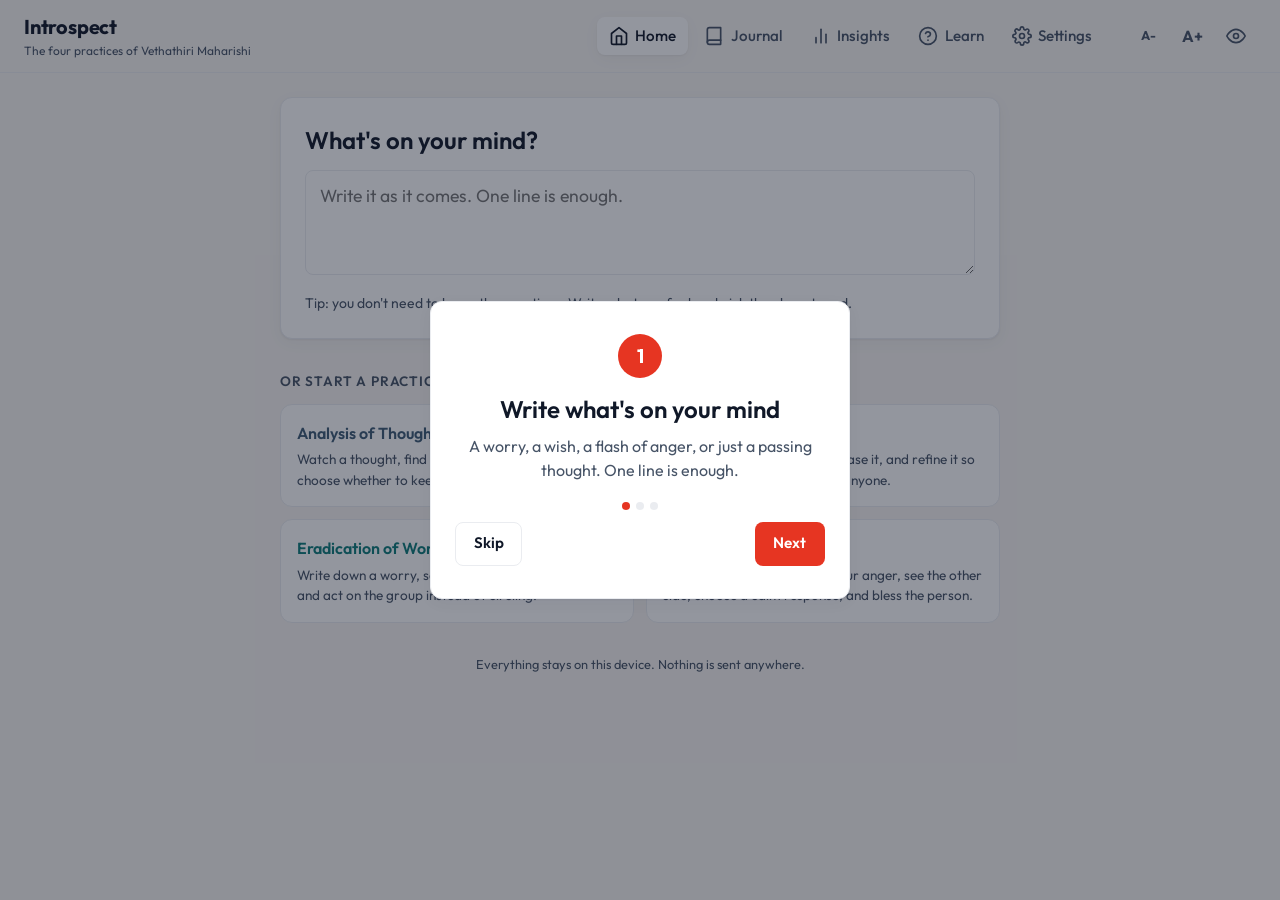
==== v2/index.html @ 141e5c1d "feat: add v2 with all four introspection practices Adds a v2 app under /v2 based on Vethathiri Mahar" ====
<!DOCTYPE html>
<html lang="en">

<head>
    <meta charset="UTF-8">
    <meta name="viewport" content="width=device-width, initial-scale=1.0, viewport-fit=cover">
    <meta name="theme-color" content="#F7F5F2">
    <title>Introspect - Four practices of Vethathiri Maharishi</title>
    <link rel="preconnect" href="https://fonts.googleapis.com">
    <link rel="preconnect" href="https://fonts.gstatic.com" crossorigin>
    <link href="https://fonts.googleapis.com/css2?family=Outfit:wght@300;400;500;600;700&display=swap" rel="stylesheet">
    <link rel="stylesheet" href="style.css">
</head>

<body>
    <header class="app-header">
        <a href="#/" class="brand">
            <span class="brand-title" data-i18n="app_title">Introspect</span>
            <span class="brand-sub" data-i18n="app_subtitle">The four practices of Vethathiri Maharishi</span>
        </a>
        <nav class="nav" aria-label="Main">
            <a href="#/" data-route="home">
                <svg width="20" height="20" viewBox="0 0 24 24" fill="none" stroke="currentColor" stroke-width="2" stroke-linecap="round" stroke-linejoin="round"><path d="M3 9l9-7 9 7v11a2 2 0 0 1-2 2H5a2 2 0 0 1-2-2z"></path><polyline points="9 22 9 12 15 12 15 22"></polyline></svg>
                <span data-i18n="nav_home">Home</span>
            </a>
            <a href="#/journal" data-route="journal">
                <svg width="20" height="20" viewBox="0 0 24 24" fill="none" stroke="currentColor" stroke-width="2" stroke-linecap="round" stroke-linejoin="round"><path d="M4 19.5A2.5 2.5 0 0 1 6.5 17H20"></path><path d="M6.5 2H20v20H6.5A2.5 2.5 0 0 1 4 19.5v-15A2.5 2.5 0 0 1 6.5 2z"></path></svg>
                <span data-i18n="nav_journal">Journal</span>
            </a>
            <a href="#/insights" data-route="insights">
                <svg width="20" height="20" viewBox="0 0 24 24" fill="none" stroke="currentColor" stroke-width="2" stroke-linecap="round" stroke-linejoin="round"><line x1="18" y1="20" x2="18" y2="10"></line><line x1="12" y1="20" x2="12" y2="4"></line><line x1="6" y1="20" x2="6" y2="14"></line></svg>
                <span data-i18n="nav_insights">Insights</span>
            </a>
            <a href="#/learn" data-route="learn">
                <svg width="20" height="20" viewBox="0 0 24 24" fill="none" stroke="currentColor" stroke-width="2" stroke-linecap="round" stroke-linejoin="round"><circle cx="12" cy="12" r="10"></circle><path d="M9.09 9a3 3 0 0 1 5.83 1c0 2-3 3-3 3"></path><line x1="12" y1="17" x2="12.01" y2="17"></line></svg>
                <span data-i18n="nav_learn">Learn</span>
            </a>
            <a href="#/settings" data-route="settings">
                <svg width="20" height="20" viewBox="0 0 24 24" fill="none" stroke="currentColor" stroke-width="2" stroke-linecap="round" stroke-linejoin="round"><circle cx="12" cy="12" r="3"></circle><path d="M19.4 15a1.65 1.65 0 0 0 .33 1.82l.06.06a2 2 0 1 1-2.83 2.83l-.06-.06a1.65 1.65 0 0 0-1.82-.33 1.65 1.65 0 0 0-1 1.51V21a2 2 0 1 1-4 0v-.09A1.65 1.65 0 0 0 9 19.4a1.65 1.65 0 0 0-1.82.33l-.06.06a2 2 0 1 1-2.83-2.83l.06-.06a1.65 1.65 0 0 0 .33-1.82 1.65 1.65 0 0 0-1.51-1H3a2 2 0 1 1 0-4h.09A1.65 1.65 0 0 0 4.6 9a1.65 1.65 0 0 0-.33-1.82l-.06-.06a2 2 0 1 1 2.83-2.83l.06.06a1.65 1.65 0 0 0 1.82.33H9a1.65 1.65 0 0 0 1-1.51V3a2 2 0 1 1 4 0v.09a1.65 1.65 0 0 0 1 1.51 1.65 1.65 0 0 0 1.82-.33l.06-.06a2 2 0 1 1 2.83 2.83l-.06.06a1.65 1.65 0 0 0-.33 1.82V9a1.65 1.65 0 0 0 1.51 1H21a2 2 0 1 1 0 4h-.09a1.65 1.65 0 0 0-1.51 1z"></path></svg>
                <span data-i18n="nav_settings">Settings</span>
            </a>
        </nav>
        <div class="header-tools">
            <button id="fontDecrease" class="btn-icon" data-i18n-title="btn_font_decrease"><span class="font-a small">A-</span></button>
            <button id="fontIncrease" class="btn-icon" data-i18n-title="btn_font_increase"><span class="font-a">A+</span></button>
            <button id="privacyToggle" class="btn-icon" data-i18n-title="btn_privacy"></button>
        </div>
    </header>

    <main id="view" class="app-main" tabindex="-1"></main>

    <div id="toast" class="toast" role="status" aria-live="polite"></div>

    <script src="locales/en.js"></script>
    <script src="js/store.js"></script>
    <script src="js/flows.js"></script>
    <script src="js/wizard.js"></script>
    <script src="js/views.js"></script>
    <script src="js/app.js"></script>
</body>

</html>
---- v2/style.css ----
:root {
    /* Base tokens carried over from v1, warmed slightly for a calmer feel */
    --bg-color: #F7F5F2;
    --text-main: #101828;
    --text-muted: #475467;
    --text-on-primary: #FFFFFF;

    --primary-color: #E63522;
    --primary-hover: #C52B1B;

    --surface-color: #FFFFFF;
    --surface-border: #EAECF0;
    --surface-hover: #F9FAFB;

    --success-bg: #ECFDF3;
    --success-text: #027A48;
    --danger-bg: #FEF3F2;
    --danger-text: #B42318;

    /* One accent per practice */
    --c-thought: #3E5C76;
    --c-desire: #B54708;
    --c-worry: #0E7C7B;
    --c-anger: #C4320A;

    --font-family: 'Outfit', -apple-system, BlinkMacSystemFont, "Segoe UI", Roboto, Helvetica, Arial, sans-serif;
    --radius-sm: 4px;
    --radius-md: 8px;
    --radius-lg: 12px;
    --shadow: 0 1px 2px rgba(16, 24, 40, 0.05), 0 4px 16px rgba(16, 24, 40, 0.04);
    --nav-h: 64px;
}

* {
    margin: 0;
    padding: 0;
    box-sizing: border-box;
    -webkit-font-smoothing: antialiased;
    -moz-osx-font-smoothing: grayscale;
}

html {
    -webkit-text-size-adjust: 100%;
    text-size-adjust: 100%;
}

body {
    font-family: var(--font-family);
    background: var(--bg-color);
    color: var(--text-main);
    line-height: 1.5;
    min-height: 100vh;
    min-height: 100dvh;
    -webkit-tap-highlight-color: transparent;
}

a { color: inherit; }
button, input, select, textarea { font: inherit; color: inherit; }
button, a, label, summary { touch-action: manipulation; }
[hidden] { display: none !important; }

:focus-visible {
    outline: 2px solid var(--accent, var(--primary-color));
    outline-offset: 2px;
}

h2 { font-size: 1.5rem; font-weight: 600; line-height: 1.3; }
h3 { font-size: 1rem; font-weight: 600; margin: 1.5rem 0 0.75rem; }
h2:focus { outline: none; }

/* ---------- Header & nav ---------- */
.app-header {
    position: sticky;
    top: 0;
    z-index: 20;
    display: flex;
    align-items: center;
    gap: 1.5rem;
    padding: 0.75rem 1.5rem;
    padding-top: calc(0.75rem + env(safe-area-inset-top));
    padding-left: calc(1.5rem + env(safe-area-inset-left));
    padding-right: calc(1.5rem + env(safe-area-inset-right));
    background: var(--bg-color);
    border-bottom: 1px solid var(--surface-border);
}

.brand { display: flex; flex-direction: column; text-decoration: none; min-width: 0; }
.brand-title { font-weight: 700; font-size: 1.25rem; letter-spacing: -0.01em; }
.brand-sub { font-size: 0.75rem; color: var(--text-muted); white-space: nowrap; overflow: hidden; text-overflow: ellipsis; }

.nav { display: flex; gap: 0.25rem; margin-left: auto; }
.nav a {
    display: flex;
    align-items: center;
    gap: 0.4rem;
    padding: 0.5rem 0.75rem;
    border-radius: var(--radius-md);
    text-decoration: none;
    color: var(--text-muted);
    font-weight: 500;
    font-size: 0.95rem;
}
.nav a.active { background: var(--surface-color); color: var(--text-main); box-shadow: var(--shadow); }

.header-tools { display: flex; gap: 0.25rem; }
.btn-icon {
    width: 40px;
    height: 40px;
    display: flex;
    align-items: center;
    justify-content: center;
    border: 1px solid transparent;
    border-radius: var(--radius-md);
    background: transparent;
    color: var(--text-muted);
    cursor: pointer;
}
.btn-icon.active { color: var(--primary-color); background: var(--danger-bg); }
.font-a { font-weight: 700; font-size: 1rem; }
.font-a.small { font-size: 0.8rem; }

/* ---------- Layout ---------- */
.app-main {
    max-width: 760px;
    margin: 0 auto;
    padding: 1.5rem 1.25rem 4rem;
    padding-left: calc(1.25rem + env(safe-area-inset-left));
    padding-right: calc(1.25rem + env(safe-area-inset-right));
    outline: none;
}

.card {
    background: var(--surface-color);
    border: 1px solid var(--surface-border);
    border-radius: var(--radius-lg);
    padding: 1.5rem;
    box-shadow: var(--shadow);
}

.card + .card { margin-top: 1rem; }

.row { display: flex; flex-wrap: wrap; gap: 0.5rem; align-items: center; margin: 0.75rem 0; }
.spacer { flex: 1; }
.hint { font-size: 0.875rem; color: var(--text-muted); margin-top: 0.75rem; }
.empty { color: var(--text-muted); text-align: center; padding: 2rem 1rem; }
.local-only { text-align: center; font-size: 0.8rem; color: var(--text-muted); margin-top: 2rem; }

/* ---------- Buttons ---------- */
.btn {
    display: inline-flex;
    align-items: center;
    justify-content: center;
    min-height: 44px;
    padding: 0.6rem 1.1rem;
    border-radius: var(--radius-md);
    border: 1px solid transparent;
    font-weight: 600;
    font-size: 0.95rem;
    text-decoration: none;
    cursor: pointer;
    transition: background 0.15s, border-color 0.15s, transform 0.1s;
}
.btn:active { transform: scale(0.98); }
.btn:disabled { opacity: 0.4; cursor: not-allowed; }
.btn-primary { background: var(--accent, var(--primary-color)); color: var(--text-on-primary); }
.btn-ghost { background: var(--surface-color); border-color: var(--surface-border); color: var(--text-main); }
.btn-danger { background: var(--danger-text); color: #fff; }
.btn-danger-ghost { background: transparent; color: var(--danger-text); }

.link-btn {
    background: none;
    border: none;
    color: var(--text-muted);
    font-size: 0.9rem;
    font-weight: 500;
    cursor: pointer;
    text-decoration: none;
    padding: 0.5rem 0;
}

.check-row { display: inline-flex; align-items: center; gap: 0.5rem; min-height: 44px; font-size: 0.9rem; color: var(--text-muted); cursor: pointer; }
.check-row input { width: 18px; height: 18px; accent-color: var(--accent, var(--primary-color)); }

textarea, input[type="text"], input[type="search"], input[type="date"], select {
    width: 100%;
    min-height: 44px;
    padding: 0.75rem 0.9rem;
    border: 1px solid var(--surface-border);
    border-radius: var(--radius-md);
    background: var(--surface-color);
    /* 16px minimum stops iOS Safari zooming in on focus, even with A- applied */
    font-size: max(16px, 1rem);
    resize: vertical;
}
input[type="date"] { display: block; -webkit-appearance: none; appearance: none; }
textarea:focus, input:focus, select:focus {
    outline: none;
    border-color: var(--accent, var(--text-main));
}

/* ---------- Home: capture + triage ---------- */
.capture-label { display: block; font-size: 1.5rem; font-weight: 600; margin-bottom: 0.75rem; }
.capture textarea { font-size: max(16px, 1.1rem); min-height: 96px; }

.triage { margin-top: 1.25rem; animation: rise 0.25s ease-out; }
.triage-q { font-weight: 600; margin-bottom: 0.75rem; }
.triage-grid { display: grid; grid-template-columns: repeat(2, 1fr); gap: 0.75rem; margin-bottom: 1rem; }

.triage-card {
    position: relative;
    display: flex;
    flex-direction: column;
    align-items: flex-start;
    gap: 0.15rem;
    text-align: left;
    padding: 1rem 1rem 0.9rem;
    border: 1px solid var(--surface-border);
    border-radius: var(--radius-lg);
    background: var(--surface-color);
    cursor: pointer;
    transition: border-color 0.15s, box-shadow 0.15s, transform 0.1s;
}
.triage-card:active { transform: scale(0.98); }
.triage-card .opt-key { position: absolute; top: 0.6rem; right: 0.6rem; }
.triage-label { font-weight: 600; font-size: 1.05rem; color: var(--accent); }
.triage-desc { font-size: 0.875rem; }
.triage-sub { font-size: 0.75rem; color: var(--text-muted); }
.triage-hint { display: none; margin-top: 0.4rem; }
.triage-card.hinted { border-color: var(--accent); background: var(--surface-hover); }
.triage-card.hinted .triage-hint { display: inline-block; }

.strip { margin-top: 2rem; }
.strip h3 { margin: 0 0 0.75rem; font-size: 0.85rem; text-transform: uppercase; letter-spacing: 0.06em; color: var(--text-muted); }
.strip-head { display: flex; justify-content: space-between; align-items: baseline; }

.tiles { display: grid; grid-template-columns: repeat(2, 1fr); gap: 0.75rem; }
.tile {
    display: flex;
    flex-direction: column;
    gap: 0.3rem;
    text-align: left;
    padding: 1rem;
    border: 1px solid var(--surface-border);
    border-radius: var(--radius-lg);
    background: var(--surface-color);
    cursor: pointer;
}
.tile-title { font-weight: 600; color: var(--accent); }
.tile-desc { font-size: 0.85rem; color: var(--text-muted); }

/* ---------- Entry cards ---------- */
.entry-list { display: flex; flex-direction: column; gap: 0.5rem; }
.entry-card {
    display: flex;
    gap: 0.75rem;
    padding: 0.85rem 1rem;
    background: var(--surface-color);
    border: 1px solid var(--surface-border);
    border-radius: var(--radius-lg);
    text-decoration: none;
    transition: box-shadow 0.15s, border-color 0.15s;
}
.entry-main { display: flex; flex-direction: column; gap: 0.35rem; min-width: 0; flex: 1; }
.entry-text { display: -webkit-box; -webkit-line-clamp: 2; -webkit-box-orient: vertical; overflow: hidden; word-break: break-word; }
.entry-meta { display: flex; flex-wrap: wrap; gap: 0.4rem 0.6rem; align-items: center; font-size: 0.8rem; color: var(--text-muted); }
.entry-decision { color: var(--text-main); font-weight: 500; }
.entry-date { margin-left: auto; }

.type-tag {
    display: inline-block;
    font-size: 0.75rem;
    font-weight: 600;
    color: var(--accent);
    background: var(--surface-hover);
    border: 1px solid var(--surface-border);
    padding: 0.1rem 0.5rem;
    border-radius: 999px;
}

.badge {
    display: inline-block;
    font-size: 0.72rem;
    font-weight: 600;
    padding: 0.1rem 0.5rem;
    border-radius: 999px;
    background: var(--surface-hover);
    border: 1px solid var(--surface-border);
    color: var(--text-muted);
}
.badge-draft { background: #FFFAEB; border-color: #FEDF89; color: #B54708; }
.badge-due { background: #EFF8FF; border-color: #B2DDFF; color: #175CD3; }
.badge-done { background: var(--success-bg); border-color: #ABEFC6; color: var(--success-text); margin-top: 1rem; }

/* ---------- Wizard ---------- */
.wizard { animation: rise 0.25s ease-out; }
.wiz-top { display: flex; justify-content: space-between; align-items: center; gap: 1rem; margin-bottom: 0.75rem; }
.wiz-practice { font-size: 0.8rem; font-weight: 600; color: var(--accent); text-align: right; }
.wiz-progress { display: flex; gap: 4px; margin-bottom: 1rem; }
.wiz-progress span { flex: 1; height: 4px; border-radius: 4px; background: var(--surface-border); transition: background 0.3s; }
.wiz-progress span.done { background: var(--accent); opacity: 0.5; }
.wiz-progress span.now { background: var(--accent); }

.wiz-card {
    background: var(--surface-color);
    border: 1px solid var(--surface-border);
    border-radius: var(--radius-lg);
    padding: 1.75rem 1.5rem 1.25rem;
    box-shadow: var(--shadow);
}
.wiz-stepcount { font-size: 0.8rem; color: var(--text-muted); margin-bottom: 0.5rem; }
.wiz-context {
    font-size: 0.9rem;
    color: var(--text-muted);
    background: var(--bg-color);
    border-radius: var(--radius-md);
    padding: 0.5rem 0.75rem;
    margin-bottom: 1rem;
    max-height: 4.5em;
    overflow: hidden;
}
.wiz-q { margin-bottom: 1.25rem; }
.wiz-body textarea.wiz-text { min-height: 110px; font-size: max(16px, 1.05rem); }
.wiz-note { margin-top: 0.75rem; }
.wiz-split { margin-top: 0.75rem; }
.wiz-error { color: var(--danger-text); font-size: 0.9rem; margin-top: 0.5rem; }

.wiz-why { margin-top: 1.25rem; font-size: 0.9rem; color: var(--text-muted); }
.wiz-why summary { cursor: pointer; font-weight: 500; list-style: none; display: inline-flex; align-items: center; gap: 0.35rem; min-height: 32px; }
.wiz-why summary::-webkit-details-marker { display: none; }
.wiz-why summary::before { content: '+'; display: inline-flex; align-items: center; justify-content: center; width: 18px; height: 18px; border-radius: 50%; border: 1px solid currentColor; font-size: 0.8rem; line-height: 1; }
.wiz-why[open] summary::before { content: '\2212'; }
.wiz-why p { margin-top: 0.5rem; padding: 0.75rem; background: var(--bg-color); border-radius: var(--radius-md); }

.wiz-nav { display: flex; gap: 0.5rem; align-items: center; margin-top: 1rem; }
.wiz-keys { font-size: 0.75rem; color: var(--text-muted); text-align: center; margin-top: 1rem; }

/* Options */
.opts { display: flex; flex-direction: column; gap: 0.5rem; }
.opts-multi { display: grid; grid-template-columns: repeat(2, 1fr); }
.opt {
    position: relative;
    display: flex;
    align-items: center;
    gap: 0.75rem;
    min-height: 56px;
    padding: 0.7rem 0.9rem;
    text-align: left;
    background: var(--surface-color);
    border: 1px solid var(--surface-border);
    border-radius: var(--radius-md);
    cursor: pointer;
    transition: border-color 0.15s, background 0.15s;
}
.opt.selected { border-color: var(--accent); background: var(--surface-hover); }
.opt.suggested:not(.selected) { border-style: dashed; border-color: var(--accent); }
.opt-key {
    flex-shrink: 0;
    display: flex;
    align-items: center;
    justify-content: center;
    width: 24px;
    height: 24px;
    border-radius: 6px;
    font-size: 0.75rem;
    font-weight: 600;
    color: var(--text-muted);
    background: var(--bg-color);
    border: 1px solid var(--surface-border);
}
.opt.selected .opt-key { background: var(--accent); border-color: var(--accent); color: #fff; }
.opt-text { display: flex; flex-direction: column; min-width: 0; flex: 1; }
.opt-label { font-weight: 600; }
.opt-desc { font-size: 0.82rem; color: var(--text-muted); }
.opt-badge {
    font-size: 0.7rem;
    font-weight: 600;
    color: var(--accent);
    background: var(--surface-hover);
    border: 1px solid var(--surface-border);
    padding: 0.1rem 0.5rem;
    border-radius: 999px;
    white-space: nowrap;
}

/* Scale */
.scale { display: flex; gap: 0.5rem; }
.scale-btn {
    flex: 1;
    height: 64px;
    border: 1px solid var(--surface-border);
    border-radius: var(--radius-md);
    background: var(--surface-color);
    font-size: 1.25rem;
    font-weight: 600;
    cursor: pointer;
}
.scale-btn.selected { background: var(--accent); border-color: var(--accent); color: #fff; }
.scale-labels { display: flex; justify-content: space-between; font-size: 0.8rem; color: var(--text-muted); margin-top: 0.4rem; }

/* Date */
.quick-dates, .chips { display: flex; flex-wrap: wrap; gap: 0.5rem; margin-top: 0.75rem; }
.chip {
    min-height: 36px;
    padding: 0.35rem 0.9rem;
    border-radius: 999px;
    border: 1px solid var(--surface-border);
    background: var(--surface-color);
    font-size: 0.875rem;
    font-weight: 500;
    cursor: pointer;
}
.chip.active { background: var(--accent, var(--text-main)); border-color: var(--accent, var(--text-main)); color: #fff; }
.chip-soft.active { background: var(--text-main); border-color: var(--text-main); }

/* Blessing */
.blessing {
    text-align: center;
    padding: 2rem 1rem;
    border-radius: var(--radius-lg);
    background: #FFFAEB;
    border: 1px solid #FEDF89;
}
.blessing-title { font-size: 1.75rem; font-weight: 600; color: #B54708; letter-spacing: 0.02em; }
.blessing-sub { margin: 0.5rem auto 1.5rem; max-width: 30ch; color: var(--text-muted); }
.blessing .btn { --accent: #B54708; }
.blessing.given .btn { background: var(--success-text); }

/* ---------- Completion ---------- */
.done { text-align: center; animation: rise 0.3s ease-out; }
.done-mark {
    width: 56px;
    height: 56px;
    margin: 0 auto 1rem;
    display: flex;
    align-items: center;
    justify-content: center;
    border-radius: 50%;
    color: #fff;
    background: var(--accent);
}
.done blockquote {
    margin: 1rem auto;
    max-width: 48ch;
    color: var(--text-muted);
    font-style: italic;
}
.done-decision { font-size: 1.05rem; }
.done-decision strong { color: var(--accent); }
.done-follow { font-size: 0.95rem; margin-top: 0.4rem; }
.done-follow span { color: var(--text-muted); }
.done-relief { margin-top: 0.75rem; font-weight: 500; color: var(--success-text); }
.done-actions { display: flex; flex-direction: column; gap: 0.5rem; max-width: 320px; margin: 1.5rem auto 0; }

/* ---------- Journal ---------- */
.journal-tools { display: flex; gap: 0.5rem; }
.journal-tools select { width: auto; flex-shrink: 0; }
.journal .chips { margin-top: 0.6rem; }
.journal .entry-list { margin-top: 1.25rem; }

/* ---------- Detail ---------- */
.detail-head { display: flex; justify-content: space-between; align-items: center; font-size: 0.85rem; color: var(--text-muted); }
.detail-content { font-size: 1.2rem; font-weight: 500; margin: 1rem 0; white-space: pre-wrap; word-break: break-word; }
.detail-actions { display: flex; flex-wrap: wrap; gap: 0.5rem; align-items: center; padding-bottom: 1rem; border-bottom: 1px solid var(--surface-border); }
.summary { display: flex; flex-direction: column; }
.sum-row { display: grid; grid-template-columns: 160px 1fr; gap: 1rem; padding: 0.6rem 0; border-bottom: 1px solid var(--surface-hover); }
.sum-row dt { color: var(--text-muted); font-size: 0.9rem; }
.sum-row dd { white-space: pre-wrap; word-break: break-word; }
.sum-note { display: block; font-size: 0.9rem; color: var(--text-muted); margin-top: 0.2rem; }
.comments { list-style: none; display: flex; flex-direction: column; gap: 0.5rem; }
.comments li { padding: 0.6rem 0.8rem; background: var(--bg-color); border-radius: var(--radius-md); display: flex; flex-direction: column; }
.comments time { font-size: 0.75rem; color: var(--text-muted); }
.comment-add { display: flex; flex-direction: column; gap: 0.5rem; align-items: flex-end; margin-top: 0.75rem; }

/* ---------- Insights ---------- */
.stat-tiles { display: grid; grid-template-columns: repeat(3, 1fr); gap: 0.75rem; }
.stat-tile {
    display: flex;
    flex-direction: column;
    padding: 0.9rem 1rem;
    background: var(--surface-color);
    border: 1px solid var(--surface-border);
    border-radius: var(--radius-lg);
    text-decoration: none;
    font-size: 0.85rem;
    color: var(--text-muted);
}
.stat-num { font-size: 1.75rem; font-weight: 700; color: var(--accent, var(--text-main)); line-height: 1.2; }
.ins-grid { display: grid; grid-template-columns: 1fr; gap: 1rem; margin-top: 1rem; }
.ins-grid .card + .card { margin-top: 0; }
.ins-grid h3 { margin-top: 0; }

.treemap-container { position: relative; width: 100%; height: 240px; border-radius: var(--radius-md); overflow: hidden; }
.treemap-node {
    position: absolute;
    display: flex;
    flex-direction: column;
    justify-content: center;
    align-items: center;
    padding: 0.25rem;
    border: 1px solid #fff;
    color: #fff;
    font-size: 0.85rem;
    font-weight: 600;
    text-align: center;
    cursor: pointer;
    overflow: hidden;
}
.treemap-node .count { font-size: 0.75rem; font-weight: 400; opacity: 0.85; }

.stat-bar { display: block; width: 100%; background: none; border: none; text-align: left; cursor: pointer; padding: 0.35rem 0; }
.stat-label { display: flex; justify-content: space-between; font-size: 0.9rem; margin-bottom: 0.3rem; }
.stat-track { display: block; height: 8px; background: var(--surface-hover); border-radius: 8px; overflow: hidden; }
.stat-fill { display: block; height: 100%; border-radius: 8px; transition: width 0.6s ease-out; }

/* ---------- Learn ---------- */
.learn-card h3 { margin-top: 0; color: var(--accent); font-size: 1.2rem; }
.learn-card p { margin-bottom: 0.75rem; }
.learn-what { font-weight: 500; }
.learn-card h4 { font-size: 0.85rem; text-transform: uppercase; letter-spacing: 0.06em; color: var(--text-muted); margin: 1rem 0 0.5rem; }
.learn-card ol { padding-left: 1.25rem; margin-bottom: 1.25rem; }
.learn-card li { margin-bottom: 0.25rem; }

/* ---------- Settings ---------- */
.field { display: flex; flex-direction: column; gap: 0.4rem; margin-top: 1rem; font-weight: 500; }
.settings h3:first-child { margin-top: 0; }
.settings textarea { margin-top: 0.5rem; font-family: ui-monospace, Menlo, monospace; font-size: max(16px, 0.85rem); }
.file-btn { cursor: pointer; }
.danger { border-color: #FECDCA; }
.danger h3 { color: var(--danger-text); }
.danger input { max-width: 200px; }

/* ---------- Onboarding ---------- */
.overlay {
    position: fixed;
    top: 0;
    right: 0;
    bottom: 0;
    left: 0;
    z-index: 50;
    display: flex;
    align-items: center;
    justify-content: center;
    padding: 1.25rem;
    background: rgba(16, 24, 40, 0.45);
    animation: fade 0.2s;
}
.onb { max-width: 420px; width: 100%; text-align: center; padding: 2rem 1.5rem 1.25rem; }
.onb-num {
    display: inline-flex;
    align-items: center;
    justify-content: center;
    width: 44px;
    height: 44px;
    border-radius: 50%;
    background: var(--primary-color);
    color: #fff;
    font-weight: 700;
    font-size: 1.2rem;
    margin-bottom: 1rem;
}
.onb p { color: var(--text-muted); margin-top: 0.5rem; }
.onb-dots { display: flex; justify-content: center; gap: 6px; margin: 1.25rem 0 0.5rem; }
.onb-dots span { width: 8px; height: 8px; border-radius: 50%; background: var(--surface-border); }
.onb-dots span.now { background: var(--primary-color); }

/* ---------- Toast ---------- */
.toast {
    position: fixed;
    left: 1rem;
    right: 1rem;
    bottom: calc(1.5rem + env(safe-area-inset-bottom));
    z-index: 60;
    max-width: 480px;
    margin: 0 auto;
    padding: 0.75rem 1.25rem;
    border-radius: var(--radius-md);
    background: var(--text-main);
    color: #fff;
    font-size: 0.9rem;
    text-align: center;
    box-shadow: var(--shadow);
    opacity: 0;
    visibility: hidden;
    transition: opacity 0.25s;
    pointer-events: none;
}
.toast.show { opacity: 1; visibility: visible; }
.toast.error { background: var(--danger-text); }

/* ---------- Privacy & sensitive content ---------- */
body.privacy-mode .private-text { filter: blur(6px); transition: filter 0.2s; }
body.privacy-mode textarea.private-text:focus { filter: none; }

.nsfw {
    filter: blur(6px);
    user-select: none;
    -webkit-user-select: none;
    -webkit-touch-callout: none;
    cursor: pointer;
    transition: filter 0.15s;
}
.nsfw.revealed { filter: none; }

/* ---------- Hover only where a real pointer can hover (no sticky hover on touch) ---------- */
@media (hover: hover) {
    .nav a:hover { background: var(--surface-color); color: var(--text-main); }
    .btn-icon:hover { background: var(--surface-color); border-color: var(--surface-border); }
    .btn-primary:hover { filter: brightness(0.92); }
    .btn-ghost:hover { background: var(--surface-hover); border-color: #D0D5DD; }
    .btn-danger-ghost:hover { background: var(--danger-bg); }
    .link-btn:hover { color: var(--text-main); }
    .triage-card:hover { border-color: var(--accent); box-shadow: var(--shadow); }
    .tile:hover, .entry-card:hover { box-shadow: var(--shadow); border-color: #D0D5DD; }
    .opt:hover { border-color: var(--accent); }
    .chip:hover { border-color: #D0D5DD; }
    .treemap-node:hover { filter: brightness(1.15); }
    .stat-bar:hover .stat-label { color: var(--accent, var(--primary-color)); }
    body.privacy-mode .private-text:hover { filter: none; }
}

/* ---------- Motion ---------- */
@keyframes rise { from { opacity: 0; transform: translateY(6px); } to { opacity: 1; transform: none; } }
@keyframes fade { from { opacity: 0; } to { opacity: 1; } }

@media (prefers-reduced-motion: reduce) {
    *, *::before, *::after { animation: none !important; transition: none !important; }
}

/* ---------- Mobile ---------- */
@media (max-width: 720px) {
    .app-header { padding: 0.6rem 1rem; padding-top: calc(0.6rem + env(safe-area-inset-top)); gap: 0.5rem; }
    .brand-sub { display: none; }
    .header-tools { margin-left: auto; }

    .nav {
        position: fixed;
        left: 0;
        right: 0;
        bottom: 0;
        z-index: 30;
        height: calc(var(--nav-h) + env(safe-area-inset-bottom));
        padding: 0.35rem 0.25rem env(safe-area-inset-bottom);
        margin: 0;
        justify-content: space-around;
        background: #fff;
        border-top: 1px solid var(--surface-border);
    }
    .nav a { flex-direction: column; justify-content: center; gap: 0.15rem; font-size: 0.7rem; padding: 0.35rem 0.5rem; flex: 1; }
    .nav a.active { box-shadow: none; background: transparent; color: var(--primary-color); }

    .app-main { padding: 1rem 1rem calc(var(--nav-h) + 2rem + env(safe-area-inset-bottom)); }

    /* While answering: hide the tab bar and keep step buttons in reach.
       Sticky (not fixed) so iOS keeps it above the on-screen keyboard. */
    body.in-wizard .nav { display: none; }
    body.in-wizard .app-main { padding-bottom: calc(1rem + env(safe-area-inset-bottom)); }
    body.in-wizard .wiz-nav {
        position: -webkit-sticky;
        position: sticky;
        bottom: 0;
        z-index: 10;
        margin: 1rem -1rem 0;
        padding: 0.75rem 1rem calc(0.75rem + env(safe-area-inset-bottom));
        background: #fff;
        border-top: 1px solid var(--surface-border);
    }
    .wiz-keys { display: none; }
    body.in-wizard .toast { bottom: calc(5.5rem + env(safe-area-inset-bottom)); }

    .card { padding: 1.25rem; }
    .wiz-card { padding: 1.25rem 1rem 1rem; }
    h2, .capture-label { font-size: 1.3rem; }

    .triage-grid, .tiles { grid-template-columns: 1fr 1fr; gap: 0.5rem; }
    .triage-card { padding: 0.8rem 0.75rem; }
    .triage-card .opt-key, .triage-sub { display: none; }
    .opts-multi { grid-template-columns: 1fr; }
    .opt .opt-key { display: none; }

    .stat-tiles { gap: 0.5rem; }
    .stat-num { font-size: 1.4rem; }
    .sum-row { grid-template-columns: 1fr; gap: 0.15rem; }
    .entry-date { margin-left: 0; }
}

@media (max-width: 380px) {
    .triage-grid, .tiles { grid-template-columns: 1fr; }
}
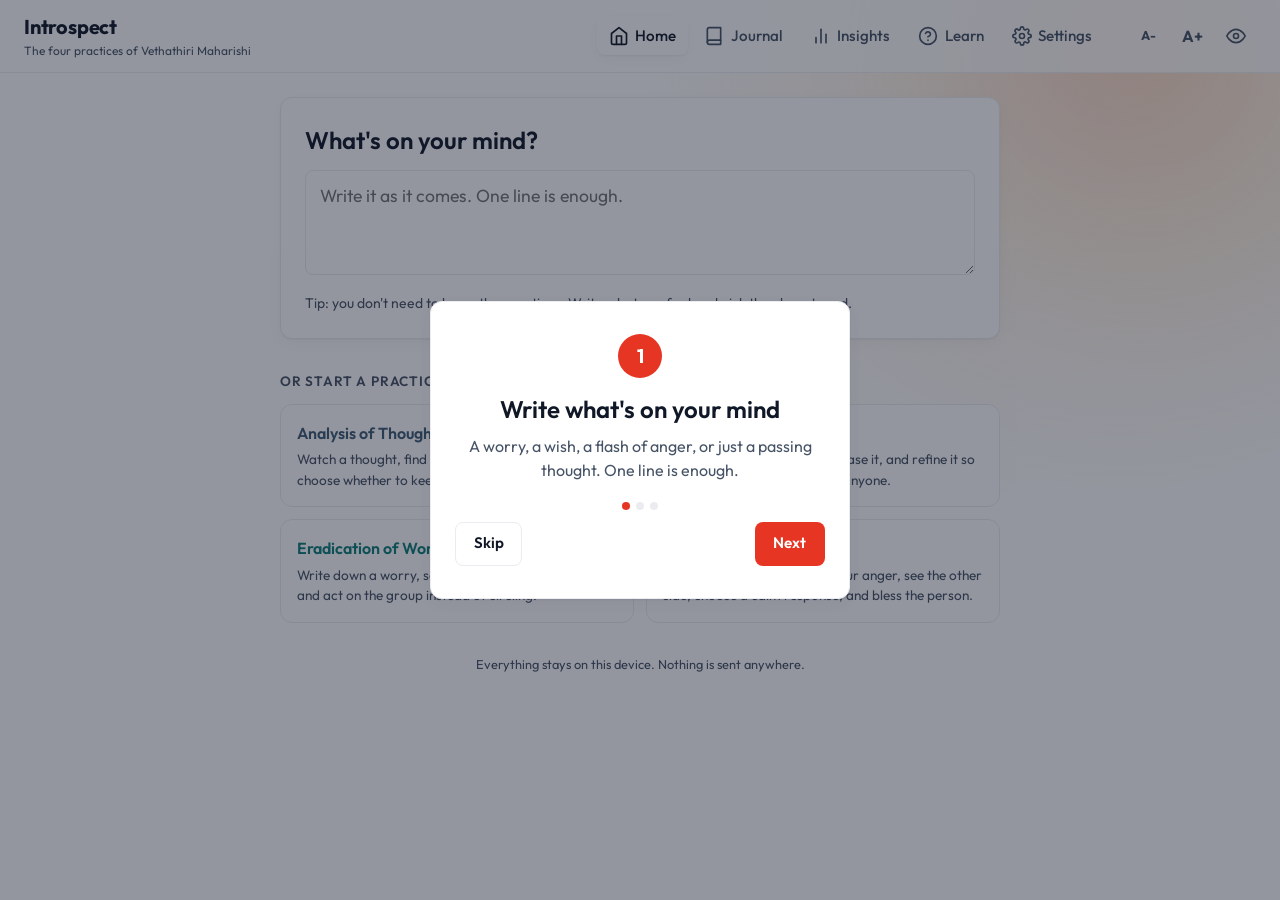
==== commit fa528222: "feat(v2): soft animated gradient in the top-right corner White page background with a slowly morphin" ====
--- a/v2/index.html
+++ b/v2/index.html
@@ -4,7 +4,7 @@
 <head>
     <meta charset="UTF-8">
     <meta name="viewport" content="width=device-width, initial-scale=1.0, viewport-fit=cover">
-    <meta name="theme-color" content="#F7F5F2">
+    <meta name="theme-color" content="#FFFFFF">
     <title>Introspect - Four practices of Vethathiri Maharishi</title>
     <link rel="preconnect" href="https://fonts.googleapis.com">
     <link rel="preconnect" href="https://fonts.gstatic.com" crossorigin>
--- a/v2/style.css
+++ b/v2/style.css
@@ -46,7 +46,7 @@
 
 body {
     font-family: var(--font-family);
-    background: var(--bg-color);
+    background: #FFFFFF;
     color: var(--text-main);
     line-height: 1.5;
     min-height: 100vh;
@@ -54,6 +54,35 @@
     -webkit-tap-highlight-color: transparent;
 }
 
+/* Soft colour blob in the top-right that slowly changes shape and fades into white.
+   Two layers with different timings so the outline never repeats exactly. */
+body::before,
+body::after {
+    content: '';
+    position: fixed;
+    z-index: -1;
+    pointer-events: none;
+    will-change: transform, border-radius;
+}
+body::before {
+    top: -35vmax;
+    right: -25vmax;
+    width: 75vmax;
+    height: 75vmax;
+    background: radial-gradient(closest-side, rgba(230, 53, 34, 0.16), rgba(245, 150, 60, 0.10) 45%, rgba(255, 255, 255, 0) 100%);
+    border-radius: 42% 58% 63% 37% / 41% 44% 56% 59%;
+    animation: amoeba-a 22s ease-in-out infinite alternate;
+}
+body::after {
+    top: -20vmax;
+    right: -15vmax;
+    width: 50vmax;
+    height: 50vmax;
+    background: radial-gradient(closest-side, rgba(245, 184, 61, 0.14), rgba(255, 255, 255, 0) 100%);
+    border-radius: 60% 40% 35% 65% / 55% 60% 40% 45%;
+    animation: amoeba-b 17s ease-in-out infinite alternate;
+}
+
 a { color: inherit; }
 button, input, select, textarea { font: inherit; color: inherit; }
 button, a, label, summary { touch-action: manipulation; }
@@ -80,7 +109,7 @@
     padding-top: calc(0.75rem + env(safe-area-inset-top));
     padding-left: calc(1.5rem + env(safe-area-inset-left));
     padding-right: calc(1.5rem + env(safe-area-inset-right));
-    background: var(--bg-color);
+    background: rgba(255, 255, 255, 0.82);
     border-bottom: 1px solid var(--surface-border);
 }
 
@@ -250,16 +279,57 @@
 
 /* ---------- Entry cards ---------- */
 .entry-list { display: flex; flex-direction: column; gap: 0.5rem; }
+.entry-row {
+    display: flex;
+    background: var(--surface-color);
+    border: 1px solid var(--surface-border);
+    border-radius: var(--radius-lg);
+    overflow: hidden;
+    transition: box-shadow 0.15s, border-color 0.15s;
+}
 .entry-card {
     display: flex;
+    flex: 1;
+    min-width: 0;
     gap: 0.75rem;
     padding: 0.85rem 1rem;
-    background: var(--surface-color);
-    border: 1px solid var(--surface-border);
-    border-radius: var(--radius-lg);
     text-decoration: none;
-    transition: box-shadow 0.15s, border-color 0.15s;
-}
+}
+/* Recurrence counter: shows how many times it came; tap to add one */
+.recur-btn {
+    flex-shrink: 0;
+    width: 60px;
+    display: flex;
+    flex-direction: column;
+    align-items: center;
+    justify-content: center;
+    gap: 0.3rem;
+    border: none;
+    border-left: 1px solid var(--surface-border);
+    background: none;
+    cursor: pointer;
+}
+.recur-count { font-size: 1.25rem; font-weight: 700; line-height: 1; color: var(--text-main); }
+.recur-plus {
+    display: flex;
+    align-items: center;
+    justify-content: center;
+    width: 22px;
+    height: 22px;
+    border-radius: 50%;
+    border: 1px solid var(--surface-border);
+    font-size: 0.95rem;
+    font-weight: 600;
+    line-height: 1;
+    color: var(--accent);
+}
+.recur-btn:active { background: var(--surface-hover); }
+.recur-btn.bumped { background: var(--success-bg); }
+.recur-btn.bumped .recur-count { color: var(--success-text); animation: bump 0.3s ease-out; }
+@keyframes bump { 50% { transform: scale(1.35); } }
+
+.seen-before { margin-top: 1rem; }
+.seen-q { font-weight: 600; margin-bottom: 0.5rem; }
 .entry-main { display: flex; flex-direction: column; gap: 0.35rem; min-width: 0; flex: 1; }
 .entry-text { display: -webkit-box; -webkit-line-clamp: 2; -webkit-box-orient: vertical; overflow: hidden; word-break: break-word; }
 .entry-meta { display: flex; flex-wrap: wrap; gap: 0.4rem 0.6rem; align-items: center; font-size: 0.8rem; color: var(--text-muted); }
@@ -410,7 +480,6 @@
     cursor: pointer;
 }
 .chip.active { background: var(--accent, var(--text-main)); border-color: var(--accent, var(--text-main)); color: #fff; }
-.chip-soft.active { background: var(--text-main); border-color: var(--text-main); }
 
 /* Blessing */
 .blessing {
@@ -452,9 +521,20 @@
 .done-actions { display: flex; flex-direction: column; gap: 0.5rem; max-width: 320px; margin: 1.5rem auto 0; }
 
 /* ---------- Journal ---------- */
-.journal-tools { display: flex; gap: 0.5rem; }
-.journal-tools select { width: auto; flex-shrink: 0; }
-.journal .chips { margin-top: 0.6rem; }
+.journal-filters { display: flex; gap: 0.25rem; margin: 0.5rem 0 0 -0.6rem; }
+.journal-filters select {
+    flex: 0 1 auto;
+    width: auto;
+    min-width: 0;
+    min-height: 40px;
+    padding: 0.45rem 1.6rem 0.45rem 0.6rem;
+    border-color: transparent;
+    background-color: transparent;
+    color: var(--text-muted);
+    font-size: max(16px, 0.9rem);
+    text-overflow: ellipsis;
+}
+.journal-filters select:focus { border-color: var(--surface-border); background-color: var(--surface-color); }
 .journal .entry-list { margin-top: 1.25rem; }
 
 /* ---------- Detail ---------- */
@@ -610,7 +690,9 @@
     .btn-danger-ghost:hover { background: var(--danger-bg); }
     .link-btn:hover { color: var(--text-main); }
     .triage-card:hover { border-color: var(--accent); box-shadow: var(--shadow); }
-    .tile:hover, .entry-card:hover { box-shadow: var(--shadow); border-color: #D0D5DD; }
+    .tile:hover, .entry-row:hover { box-shadow: var(--shadow); border-color: #D0D5DD; }
+    .recur-btn:hover { background: var(--surface-hover); }
+    .recur-btn:hover .recur-plus { border-color: var(--accent); }
     .opt:hover { border-color: var(--accent); }
     .chip:hover { border-color: #D0D5DD; }
     .treemap-node:hover { filter: brightness(1.15); }
@@ -621,6 +703,16 @@
 /* ---------- Motion ---------- */
 @keyframes rise { from { opacity: 0; transform: translateY(6px); } to { opacity: 1; transform: none; } }
 @keyframes fade { from { opacity: 0; } to { opacity: 1; } }
+@keyframes amoeba-a {
+    0% { transform: translate(0, 0) rotate(0deg); border-radius: 42% 58% 63% 37% / 41% 44% 56% 59%; }
+    50% { transform: translate(-4vmax, 3vmax) rotate(25deg); border-radius: 58% 42% 38% 62% / 55% 38% 62% 45%; }
+    100% { transform: translate(-1vmax, 6vmax) rotate(-15deg); border-radius: 37% 63% 51% 49% / 62% 53% 47% 38%; }
+}
+@keyframes amoeba-b {
+    0% { transform: translate(0, 0) rotate(0deg); border-radius: 60% 40% 35% 65% / 55% 60% 40% 45%; }
+    50% { transform: translate(-6vmax, -2vmax) rotate(-30deg); border-radius: 40% 60% 62% 38% / 38% 47% 53% 62%; }
+    100% { transform: translate(-3vmax, 4vmax) rotate(20deg); border-radius: 52% 48% 41% 59% / 63% 36% 64% 37%; }
+}
 
 @media (prefers-reduced-motion: reduce) {
     *, *::before, *::after { animation: none !important; transition: none !important; }
